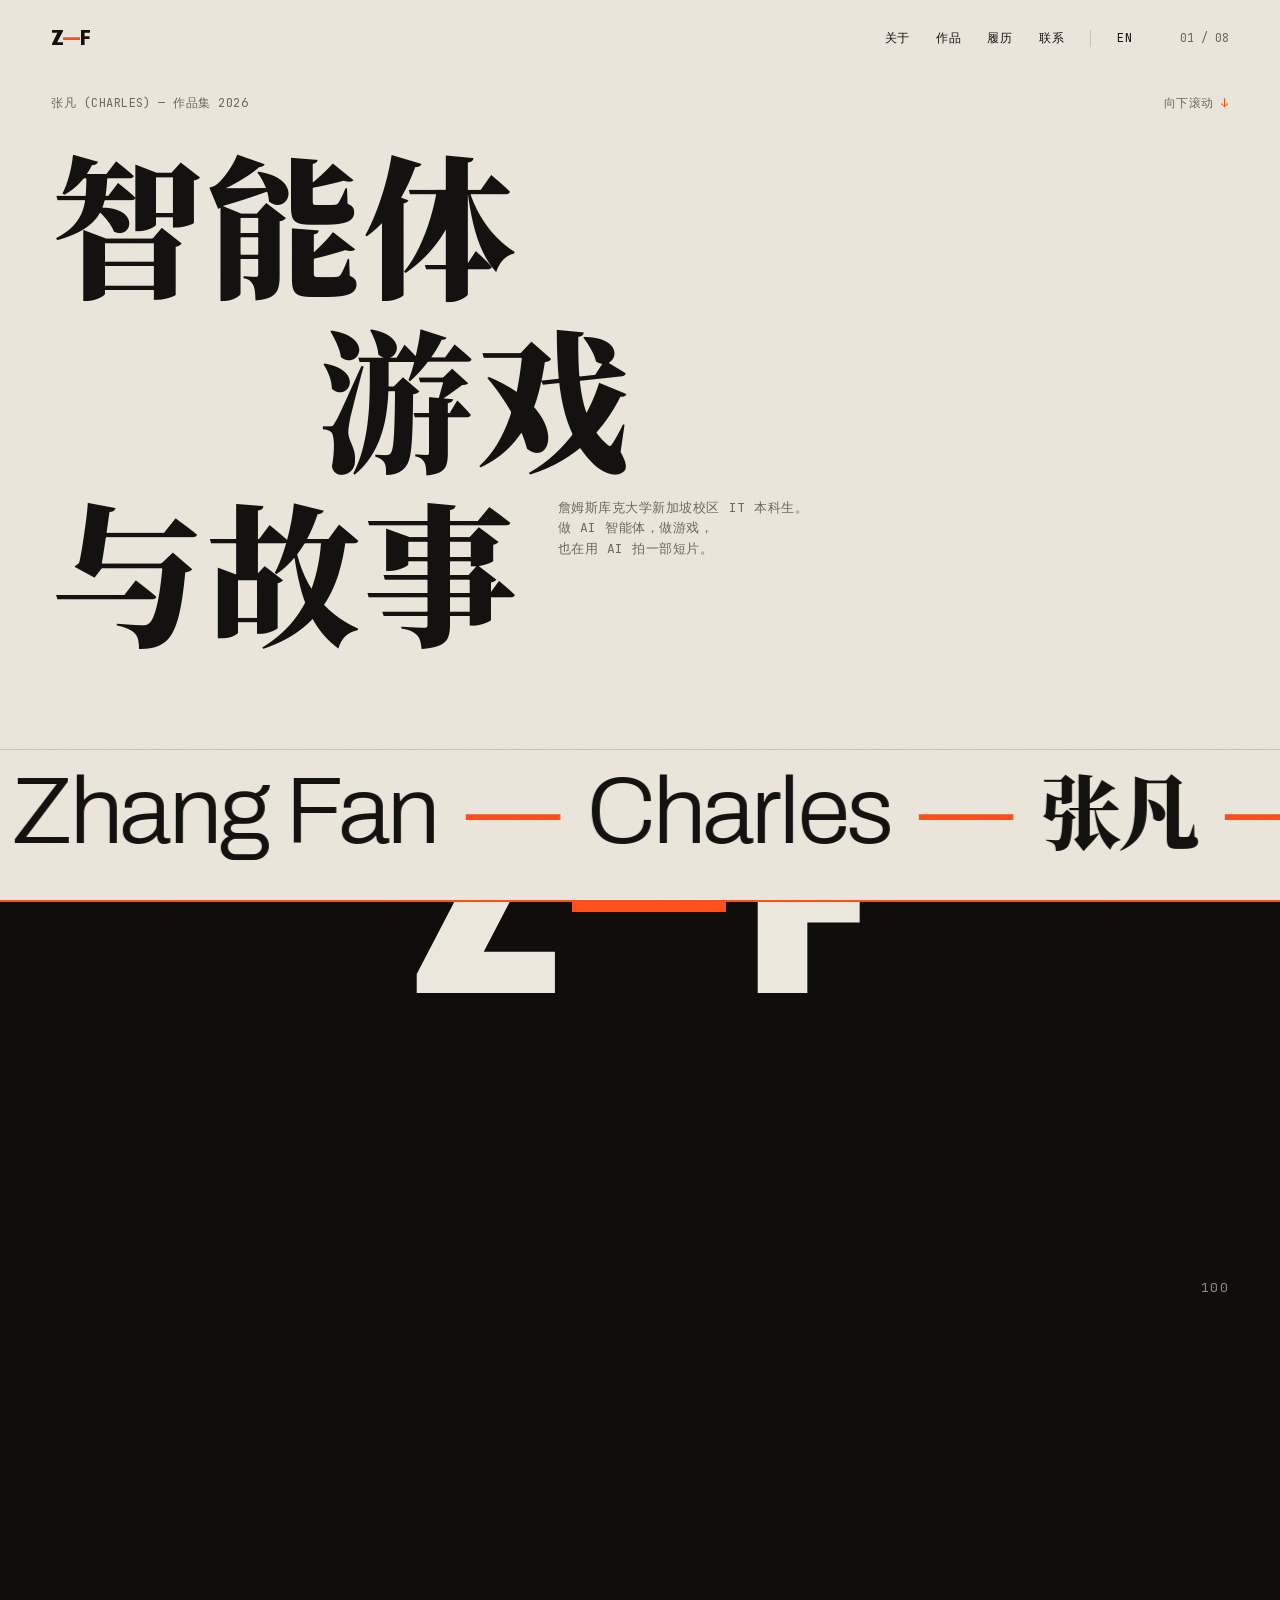
==== zh/index.html @ 75cccd89 "Portfolio site: split-screen scroll, EN + ZH Co-Authored-By: Claude Opus 5.5 <noreply@anthropic.com>" ====
<!doctype html>
<html lang="zh-CN">
<head>
  <meta charset="utf-8">
  <meta name="viewport" content="width=device-width, initial-scale=1">
  <title>张凡 — 智能体、游戏与故事</title>
  <meta name="description" content="张凡（Charles）的作品集：AI 智能体开发、独立游戏与 AI 短片。">
  <meta name="theme-color" content="#eee9df">
  <link rel="icon" href="data:image/svg+xml,%3Csvg xmlns='http://www.w3.org/2000/svg' viewBox='0 0 64 64'%3E%3Crect width='64' height='64' rx='12' fill='%230f0e0d'/%3E%3Crect x='14' y='29' width='36' height='6' fill='%23ff4f1a'/%3E%3C/svg%3E">
  <link rel="alternate" hreflang="en" href="https://zhangjunqiu-alan.github.io/">
  <link rel="alternate" hreflang="zh-CN" href="https://zhangjunqiu-alan.github.io/zh/">
  <link rel="preload" href="../assets/fonts/Archivo.woff2" as="font" type="font/woff2" crossorigin>
  <link rel="preload" href="../assets/fonts/NotoSerifSC-900.woff2" as="font" type="font/woff2" crossorigin>
  <script>(function(){var r=matchMedia("(prefers-reduced-motion: reduce)").matches,c=document.documentElement.classList;c.add(!r&&innerWidth>=900&&innerHeight>=600?"split":"flow");if(!r)c.add("intro-on")})()</script>
  <link rel="stylesheet" href="../assets/fonts/fonts.css">
  <link rel="stylesheet" href="../style.css">
  <script src="../assets/vendor/lenis.min.js" defer></script>
  <script src="../main.js" defer></script>
</head>
<body>
  <div class="intro" id="intro" aria-hidden="true">
    <div class="intro-half intro-top"><div class="intro-face"><span class="mono-mark"><b>Z</b><i></i><b>F</b></span><span class="intro-count">000</span></div></div>
    <div class="intro-half intro-bot"><div class="intro-face"><span class="mono-mark"><b>Z</b><i></i><b>F</b></span><span class="intro-count">000</span></div></div>
  </div>

  <header class="bar" id="bar" data-theme="paper">
    <a class="bar-logo" href="#top" data-goto="0" aria-label="回到顶部">Z<span>—</span>F</a>
    <nav class="bar-nav" aria-label="页面导航">
      <a href="#about" data-goto="1">关于</a>
      <a href="#primoria" data-goto="2">作品</a>
      <a href="#cv" data-goto="6">履历</a>
      <a href="#contact" data-goto="7">联系</a>
      <a class="bar-lang" href="../" lang="en" hreflang="en">EN</a>
    </nav>
    <span class="bar-count" aria-hidden="true"><span id="count-now">01</span> / 08</span>
  </header>

  <main class="stage" id="stage">

    <section class="panel" id="top" data-theme="paper" data-dwell="0.5" aria-label="开场">
      <div class="panel-inner hero">
        <p class="hero-eyebrow mono">张凡 (Charles) — 作品集 2026</p>
        <h1 class="hero-title" aria-label="智能体、游戏与故事">
          <span class="hl"><span class="zh">智能体</span></span>
          <span class="hl hl-indent"><span class="zh">游戏</span></span>
          <span class="hl"><span class="zh">与故事</span><small class="hero-side mono">詹姆斯库克大学新加坡校区 IT 本科生。<br>做 AI 智能体，做游戏，<br>也在用 AI 拍一部短片。</small></span>
        </h1>
        <div class="marquee" aria-hidden="true">
          <div class="marquee-track"><span>Zhang Fan <em>—</em> Charles <em>—</em> <span class="zh">张凡</span> <em>—</em>&nbsp;</span><span>Zhang Fan <em>—</em> Charles <em>—</em> <span class="zh">张凡</span> <em>—</em>&nbsp;</span><span>Zhang Fan <em>—</em> Charles <em>—</em> <span class="zh">张凡</span> <em>—</em>&nbsp;</span></div>
        </div>
        <p class="scroll-hint mono" aria-hidden="true">向下滚动 <span>↓</span></p>
      </div>
    </section>

    <section class="panel" id="about" data-theme="ink" data-dwell="0.7" aria-labelledby="about-title">
      <div class="panel-inner about">
        <p class="pre mono" id="about-title">(关于)</p>
        <p class="statement" data-lines>我喜欢把难的东西做得像游戏一样好上手：一个把提问变成一堂课的 AI 导师，一款每件掉落都会改写构筑的 Roguelite。</p>
        <div class="about-row">
          <dl class="facts mono reveal">
            <div><dt>学业</dt><dd>詹姆斯库克大学新加坡校区 信息技术学士 · GPA 6.17 / 7 · JCU Merit Scholarship</dd></div>
            <div><dt>工具</dt><dd>Python · TypeScript · React / Next.js · LangGraph · PostgreSQL · Godot</dd></div>
            <div><dt>下一步</dt><dd>2027 年 1 月中下旬起可全职实习 4 个月以上 — AI 应用与 Agent 开发、全栈与后端</dd></div>
          </dl>
          <a class="magnet round ember-btn" href="#primoria" data-goto="2"><span class="magnet-in">看作品 ↓</span></a>
        </div>
      </div>
    </section>

    <section class="panel" id="primoria" data-theme="sage" data-dwell="1.1" aria-labelledby="pri-title">
      <div class="panel-inner project">
        <div class="project-copy">
          <p class="pre mono"><span>01 / 03</span> AI 学习平台 — 本科毕业项目 — 2026</p>
          <h2 class="project-title" id="pri-title"><span class="hl"><span>Primoria</span></span></h2>
          <p class="badge mono reveal">★ HackaStone 2026 全球总决赛入围 · 阿姆斯特丹</p>
          <p class="lead" data-lines>说出你想学什么，Primoria 帮你铺好学习路径。在这个团队毕业项目里，我设计了 AI 导师的架构，并实现了它的核心运行时。</p>
          <ol class="points reveal">
            <li>LangGraph 导师按意图调用工具；耗时的课程生成放到后台任务执行，运行状态存在 PostgreSQL。</li>
            <li>对上传的课件做 BM25 + pgvector 混合检索，回答时注明出自哪个文件、哪一页。</li>
            <li>模型只为 49 个可复用教学组件填写经过校验的参数，而不是整课从头生成。</li>
          </ol>
          <div class="project-foot reveal">
            <p class="stack mono">TypeScript · Next.js · LangGraph · PostgreSQL · pgvector</p>
            <a class="magnet pill" href="https://primoria.app/" target="_blank" rel="noopener"><span class="magnet-in">primoria.app ↗</span></a>
          </div>
        </div>
        <div class="collage collage-pri" aria-label="Primoria 截图">
          <figure class="c c1" data-from="-8 70 -6 1.15"><img src="../assets/img/pri-home.webp" alt="Primoria 首页：说出你想学什么" width="1600" height="1000"></figure>
          <figure class="c c2" data-from="22 95 7 1.2"><img src="../assets/img/pri-lesson.webp" alt="Primoria 讲解自注意力机制的一课" width="960" height="540"></figure>
          <figure class="c c3" data-from="-25 120 9 1.25"><img src="../assets/img/pri-wave.webp" alt="波的叠加交互组件" width="960" height="540"></figure>
          <figure class="c c4" data-from="15 140 -10 1.2"><img src="../assets/img/pri-graph.webp" alt="连接线性代数与深度学习概念的知识图谱" width="960" height="540"></figure>
        </div>
      </div>
    </section>

    <section class="panel" id="game" data-theme="ember-dark" data-dwell="1.1" aria-labelledby="game-title">
      <div class="panel-inner project project-flip">
        <div class="project-copy">
          <p class="pre mono"><span>02 / 03</span> 开发中的游戏 — Godot</p>
          <h2 class="project-title zh-title" id="game-title"><span class="hl"><span class="zh">诸界余烬</span></span><span class="sub mono">Embers of the Realms</span></h2>
          <p class="lead" data-lines>我正在用 Godot 开发的北欧神话动作 Roguelite：Hades 式的房间推进，神明祝福嵌进你的构筑，装备掉落改变打法。</p>
          <ol class="points reveal">
            <li>设计装备系统：词条、套装效果，以及每件掉落如何影响祝福选择和战斗平衡。</li>
            <li>搭建单局循环：房间、经验与升级选择、神明祝福和融合技能。</li>
            <li>美术方向：厚涂卡面、雪原神殿场景和风格化 3D 角色。</li>
          </ol>
          <p class="stack mono reveal">Godot · GDScript · Blender · AI 辅助美术管线</p>
        </div>
        <div class="collage collage-game" aria-label="诸界余烬截图">
          <figure class="c g1" data-from="10 80 5 1.2"><img src="../assets/img/game-title.webp" alt="诸界余烬标题画面" width="1400" height="875"><figcaption class="mono">实机 · 标题画面</figcaption></figure>
          <figure class="c g2" data-from="-20 110 -8 1.25"><img src="../assets/img/game-approach.webp" alt="剑士走向冰封的石砌庭院" width="1280" height="720"><figcaption class="mono">实机 · 冻石庭院</figcaption></figure>
          <figure class="c g3" data-from="25 130 10 1.2"><img src="../assets/img/game-odin.webp" alt="奥丁卡面插画" width="933" height="1400"><figcaption class="mono">卡面 · 奥丁</figcaption></figure>
          <figure class="c g4" data-from="-10 150 6 1.25"><img src="../assets/img/game-longhouse.webp" alt="雪中的长屋大门" width="1280" height="720"><figcaption class="mono">实机 · 长屋</figcaption></figure>
        </div>
      </div>
    </section>

    <section class="panel" id="film" data-theme="sepia" data-dwell="1" aria-labelledby="film-title">
      <div class="panel-inner film">
        <div class="film-head">
          <p class="pre mono"><span>03 / 03</span> AI 短片 — 制作中</p>
          <h2 class="project-title zh-title" id="film-title"><span class="hl"><span class="zh">大淖记事</span></span><span class="sub mono">A Tale of Big Nur</span></h2>
        </div>
        <div class="film-strip">
          <figure class="c f1"><img src="../assets/img/film-reeds.webp" alt="晨雾中的芦苇沙洲" width="1400" height="586"></figure>
          <figure class="c f2"><img src="../assets/img/film-yard.webp" alt="院子里的姑娘和锡匠" width="1400" height="586"></figure>
          <figure class="c f3"><img src="../assets/img/film-row.webp" alt="靠墙坐成一排的锡匠" width="1400" height="586"></figure>
        </div>
        <div class="film-copy">
          <p class="lead" data-lines>改编自汪曾祺 1981 年的同名小说，用图像和视频模型制作：写实的电影质感，克制的对白，以原文作旁白。</p>
          <p class="stack mono reveal">改编 · 分镜 · 视觉定调 · 生成</p>
        </div>
      </div>
    </section>

    <section class="panel" id="more" data-theme="ink" data-dwell="0.6" aria-labelledby="more-title">
      <div class="panel-inner more">
        <p class="pre mono" id="more-title">(更多项目)</p>
        <ul class="rows" id="rows">
          <li class="row" data-preview="0"><span class="row-name">Lumina</span><span class="row-what">给自己做的背单词与雅思练习应用</span><span class="row-tag mono">Web · Android</span></li>
          <li class="row" data-preview="1"><span class="row-name">Conser-vision</span><span class="row-what">野生动物图像分类，负责数据增强与模型集成</span><span class="row-tag mono">深度学习 · 2026</span></li>
          <li class="row" data-preview="2"><span class="row-name zh">黄河流量建模</span><span class="row-what">用监测数据做流量建模，全国大学生数学建模竞赛省级三等奖</span><span class="row-tag mono">数学建模 · Python</span></li>
          <li class="row" data-preview="3"><span class="row-name zh">本站</span><span class="row-what">裂屏滚动引擎，从零手写</span><span class="row-tag mono">HTML · CSS · JS</span></li>
        </ul>
      </div>
    </section>

    <section class="panel" id="cv" data-theme="paper" data-dwell="0.5" aria-labelledby="cv-title">
      <div class="panel-inner cv">
        <div class="cv-head">
          <h2 class="cv-title zh" id="cv-title"><span class="hl"><span>履历</span></span></h2>
          <a class="magnet pill reveal" href="../assets/cv/Zhang_Fan_Resume_ZH.pdf" target="_blank" rel="noopener"><span class="magnet-in">下载简历 · PDF ↗</span></a>
        </div>
        <div class="cv-cols reveal">
          <div class="cv-col">
            <h3 class="mono">教育背景</h3>
            <ol>
              <li><span class="cv-when mono">2025.09 — 2026.12</span><b>詹姆斯库克大学新加坡校区</b><span>信息技术学士 · GPA 6.17 / 7 · JCU Merit Scholarship · 预计 2026 年 12 月完成课程</span></li>
              <li><span class="cv-when mono">2022.09 — 2025.02</span><b>福州墨尔本理工职业学院</b><span>信息技术（中外合作办学）</span></li>
            </ol>
          </div>
          <div class="cv-col">
            <h3 class="mono">经历</h3>
            <ol>
              <li><span class="cv-when mono">2027 →</span><b>寻找实习机会</b><span>2027 年 1 月中下旬到岗，全职至少 4 个月，可协商延长 · AI 应用与 Agent 开发、全栈与后端</span></li>
              <li><span class="cv-when mono">2025.03 — 2025.07</span><b>东莞市宇航精密机械有限公司</b><span>数控加工实习生（CNC 编程）· 用 CAM 软件按零件图纸生成加工程序并导入机床</span></li>
            </ol>
          </div>
          <div class="cv-col">
            <h3 class="mono">荣誉</h3>
            <ol>
              <li><span class="cv-when mono">2026</span><b>HackaStone 全球总决赛入围</b><span>Primoria 团队，代表 JCU 新加坡校区</span></li>
              <li><span class="cv-when mono">数学建模国赛</span><b>省级三等奖</b><span>全国大学生数学建模竞赛 · 黄河流量建模（团队）</span></li>
              <li><span class="cv-when mono">校内</span><b>C 语言竞赛第一名</b><span>福州墨尔本理工职业学院</span></li>
            </ol>
          </div>
        </div>
        <dl class="cv-skills mono reveal">
          <div><dt>编程与工具</dt><dd>Python · TypeScript · C · Git · React · Next.js · PostgreSQL</dd></div>
          <div><dt>AI 应用</dt><dd>LangGraph · 工具调用 · RAG · 向量检索 · fastai</dd></div>
          <div><dt>游戏与影像</dt><dd>Godot · GDScript · Blender · 图像与视频生成</dd></div>
        </dl>
      </div>
    </section>

    <section class="panel" id="contact" data-theme="ember" data-dwell="0" aria-labelledby="contact-title">
      <div class="panel-inner contact">
        <h2 class="contact-title zh" id="contact-title"><span class="hl"><span>一起</span></span><span class="hl hl-indent"><span>做点东西。</span></span></h2>
        <div class="contact-row">
          <a class="magnet round ink-btn" href="mailto:alanmuskccoder@gmail.com"><span class="magnet-in">发邮件 ↗</span></a>
          <div class="contact-main">
            <a class="contact-mail" href="mailto:alanmuskccoder@gmail.com">alanmuskccoder@gmail.com</a>
            <ul class="contact-links mono">
              <li><a href="tel:+8618025192301">+86 180 2519 2301</a></li>
              <li><a href="tel:+6586017391">+65 8601 7391</a></li>
              <li><a href="https://github.com/ZhangJunQiu-Alan" target="_blank" rel="noopener">GitHub ↗</a></li>
              <li><a href="https://primoria.app/" target="_blank" rel="noopener">primoria.app ↗</a></li>
              <li><a href="../assets/cv/Zhang_Fan_Resume_ZH.pdf" target="_blank" rel="noopener">简历 PDF ↗</a></li>
            </ul>
          </div>
        </div>
        <footer class="foot mono">
          <span>© 2026 张凡</span>
          <span>新加坡 · <time id="clock">--:--</time> SGT</span>
          <a href="#top" data-goto="0">回到顶部 ↑</a>
        </footer>
      </div>
    </section>
  </main>
  <div class="scroller" id="scroller" aria-hidden="true"></div>

  <div class="preview" id="preview" aria-hidden="true">
    <div class="preview-box"><div class="preview-strip">
      <div class="preview-item"><img src="../assets/img/lumina-home.webp" alt=""></div>
      <div class="preview-item pv-type pv-green"><span>5-fold<br>ResNet18<br>+ TTA</span></div>
      <div class="preview-item pv-type pv-sand"><span>Q(t)<br>黄河</span></div>
      <div class="preview-item pv-type pv-ember"><span>Z<i>—</i>F</span></div>
    </div></div>
  </div>
</body>
</html>
---- assets/fonts/fonts.css ----
@font-face { font-family: 'Archivo'; font-style: normal; font-weight: 100 900; font-stretch: 62% 125%; font-display: swap; src: url(Archivo.woff2) format('woff2'); }
@font-face { font-family: 'JetBrains Mono'; font-style: normal; font-weight: 400 500; font-display: swap; src: url(JetBrainsMono.woff2) format('woff2'); }
@font-face { font-family: 'Noto Serif SC'; font-style: normal; font-weight: 900; font-display: swap; src: url(NotoSerifSC-900.woff2) format('woff2'); }
---- style.css ----
:root {
  --pad: clamp(18px, 4vw, 64px);
  --bar-h: 76px;
  --mono: "JetBrains Mono", ui-monospace, monospace;
  --zh: "Noto Serif SC", "Songti SC", serif;
  --out: cubic-bezier(.19, 1, .22, 1);
}
[data-theme="paper"] { --bg: #ece7dc; --fg: #141210; --accent: #ff4f1a; --muted: #6f685d; --line: rgba(20, 18, 16, .16); }
[data-theme="ink"] { --bg: #0f0e0d; --fg: #ece7dc; --accent: #ff5a22; --muted: #8e887e; --line: rgba(236, 231, 220, .16); }
[data-theme="sage"] { --bg: #e3e7da; --fg: #132a1f; --accent: #1f4a37; --muted: #536459; --line: rgba(19, 42, 31, .18); }
[data-theme="ember-dark"] { --bg: #150d09; --fg: #f2e4d3; --accent: #ff6a2a; --muted: #a38e7a; --line: rgba(242, 228, 211, .15); }
[data-theme="sepia"] { --bg: #e2d7c3; --fg: #2a2017; --accent: #94551f; --muted: #75634e; --line: rgba(42, 32, 23, .18); }
[data-theme="ember"] { --bg: #ff4f1a; --fg: #140c07; --accent: #140c07; --muted: #4d1e08; --line: rgba(20, 12, 7, .25); }

* { box-sizing: border-box; }
html { background: #0f0e0d; -webkit-text-size-adjust: 100%; }
body { margin: 0; font-family: Archivo, system-ui, sans-serif; font-stretch: 100%; color: #141210; -webkit-font-smoothing: antialiased; }
h1, h2, p, ol, ul, dl, dd, figure { margin: 0; padding: 0; }
ul, ol { list-style: none; }
a { color: inherit; }
img { display: block; width: 100%; height: 100%; object-fit: cover; }
.mono { font-family: var(--mono); font-size: 12px; letter-spacing: .04em; text-transform: uppercase; line-height: 1.5; }
.zh { font-family: var(--zh); font-weight: 900; font-stretch: normal; }
:focus-visible { outline: 2px solid var(--accent, #ff4f1a); outline-offset: 4px; }
body::after {
  content: ""; position: fixed; inset: 0; z-index: 90; pointer-events: none; opacity: .07; mix-blend-mode: multiply;
  background-image: url("data:image/svg+xml,%3Csvg xmlns='http://www.w3.org/2000/svg' width='180' height='180'%3E%3Cfilter id='n'%3E%3CfeTurbulence type='fractalNoise' baseFrequency='.9' numOctaves='3' stitchTiles='stitch'/%3E%3C/filter%3E%3Crect width='100%25' height='100%25' filter='url(%23n)'/%3E%3C/svg%3E");
}

/* ---------- top bar ---------- */
.bar {
  position: fixed; inset: 0 0 auto; z-index: 50; height: var(--bar-h); padding: 0 var(--pad);
  display: flex; align-items: center; gap: 32px; color: var(--fg); transition: color .35s;
}
.bar-logo { font-weight: 850; font-stretch: 75%; font-size: 22px; letter-spacing: -.01em; text-decoration: none; }
.bar-logo span { color: var(--accent); transition: color .35s; }
.bar-nav { display: flex; gap: 26px; margin-left: auto; }
.bar-nav a { font-family: var(--mono); font-size: 12px; text-transform: uppercase; letter-spacing: .06em; text-decoration: none; position: relative; }
.bar-nav a::after { content: ""; position: absolute; left: 0; right: 0; bottom: -3px; height: 1px; background: currentColor; transform: scaleX(0); transform-origin: right; transition: transform .5s var(--out); }
.bar-nav a:hover::after { transform: scaleX(1); transform-origin: left; }
.bar-count { font-family: var(--mono); font-size: 12px; color: var(--muted); min-width: 64px; text-align: right; transition: color .35s; }

/* ---------- stage: split mode ---------- */
.split .stage { position: fixed; inset: 0; overflow: hidden; }
.split .panel { position: absolute; inset: 0; visibility: hidden; }
.split .panel.is-vis { visibility: visible; }
.panel-inner { position: absolute; inset: 0; background: var(--bg); color: var(--fg); overflow: hidden; transform-origin: 50% 50%; }
.tear { position: absolute; inset: 0; display: none; }
.split .panel.tearing > .tear { display: block; }
.split .panel.tearing > .panel-inner { visibility: hidden; }
.half { position: absolute; inset: 0; will-change: transform; }
.half.top { clip-path: inset(0 0 50% 0); }
.half.bot { clip-path: inset(50% 0 0 0); }
.half::after { content: ""; position: absolute; left: 0; right: 0; height: 2px; background: var(--accent); z-index: 3; }
.half.top::after { top: calc(50% - 2px); }
.half.bot::after { top: 50%; }
.scroller { pointer-events: none; }

/* ---------- reveals ---------- */
.hl { display: block; overflow: hidden; padding-bottom: .05em; margin-bottom: -.05em; }
.hl > span { display: inline-block; transform: translate3d(0, 108%, 0); transition: transform 1.2s var(--out); }
.hl:nth-child(2) > span { transition-delay: .08s; }
.hl:nth-child(3) > span { transition-delay: .16s; }
.is-in .hl > span { transform: none; }
.line { display: block; overflow: hidden; padding-bottom: .08em; margin-bottom: -.08em; }
.line-in { display: inline-block; transform: translate3d(0, 110%, 0); transition: transform 1s var(--out); transition-delay: calc(.25s + var(--i) * .075s); }
.is-in .line-in { transform: none; }
.reveal { opacity: 0; transform: translate3d(0, 24px, 0); transition: opacity .9s ease, transform 1.1s var(--out); transition-delay: .55s; }
.is-in .reveal { opacity: 1; transform: none; }
.pre { color: var(--muted); }
.pre span { color: var(--accent); margin-right: 1.2em; }

/* ---------- intro ---------- */
.intro { position: fixed; inset: 0; z-index: 100; pointer-events: none; display: none; }
.intro-on .intro { display: block; pointer-events: auto; }
.intro-half { position: absolute; left: 0; right: 0; height: 50%; overflow: hidden; background: #0f0e0d; transition: transform 1.25s cubic-bezier(.76, 0, .24, 1); }
.intro-top { top: 0; }
.intro-bot { bottom: 0; }
.intro-top::after, .intro-bot::after { content: ""; position: absolute; left: 0; right: 0; height: 2px; background: #ff4f1a; transform: scaleX(0); transition: transform .6s var(--out); }
.intro-top::after { bottom: 0; }
.intro-bot::after { top: 0; }
.intro.cut .intro-half::after { transform: scaleX(1); }
.intro-face { position: absolute; left: 0; width: 100%; height: 100vh; display: grid; place-items: center; color: #ece7dc; }
.intro-top .intro-face { top: 0; }
.intro-bot .intro-face { top: -50vh; }
.mono-mark { display: flex; align-items: center; font-weight: 850; font-stretch: 72%; font-size: min(22vw, 34vh); line-height: 1; letter-spacing: -.02em; }
.mono-mark b { font-weight: inherit; display: inline-block; animation: rise 1.1s var(--out) both; }
.mono-mark b:last-child { animation-delay: .12s; }
.mono-mark i { display: inline-block; height: .085em; width: 0; margin: 0 .06em; background: #ff4f1a; animation: dash 1s .35s var(--out) forwards; }
.intro-count { position: absolute; right: var(--pad); bottom: 6vh; font-family: var(--mono); font-size: 13px; letter-spacing: .1em; color: #8e887e; }
.intro.done .intro-top { transform: translate3d(0, -100%, 0); }
.intro.done .intro-bot { transform: translate3d(0, 100%, 0); }
@keyframes rise { from { transform: translate3d(0, 40%, 0); opacity: 0; } to { transform: none; opacity: 1; } }
@keyframes dash { to { width: .55em; } }

/* ---------- hero ---------- */
.hero { display: flex; flex-direction: column; padding: calc(var(--bar-h) + 2vh) var(--pad) 0; }
.hero-eyebrow { color: var(--muted); }
.hero-title {
  margin-top: 3.5vh; font-weight: 850; font-stretch: 78%; text-transform: uppercase;
  font-size: min(14.4vw, 22.5vh); line-height: .84; letter-spacing: -.025em;
}
.hl-indent { padding-left: 21vw; }
.hero-side {
  display: inline-block; vertical-align: top; margin: .5em 0 0 3vw; max-width: 25em; color: var(--muted);
  font-size: 12px; line-height: 1.55; letter-spacing: .02em; font-weight: 400; transform: none !important;
  opacity: 0; transition: opacity 1s .7s ease;
}
.is-in .hero-side { opacity: 1; }
.marquee { position: absolute; left: 0; right: 0; bottom: 4.5vh; overflow: hidden; border-top: 1px solid var(--line); padding-top: 1.6vh; }
.marquee-track { display: flex; width: max-content; will-change: transform; font-weight: 300; font-stretch: 100%; font-size: min(7.4vw, 11vh); line-height: 1; letter-spacing: -.03em; white-space: nowrap; }
.marquee-track em { font-style: normal; color: var(--accent); padding: 0 .12em; }
.marquee-track .zh { font-weight: 900; font-size: .86em; }
.scroll-hint { position: absolute; right: var(--pad); top: calc(var(--bar-h) + 2vh); color: var(--muted); }
.scroll-hint span { display: inline-block; animation: bob 1.8s ease-in-out infinite; color: var(--accent); }
@keyframes bob { 50% { transform: translateY(4px); } }

/* ---------- about ---------- */
.about { display: flex; flex-direction: column; padding: calc(var(--bar-h) + 6vh) var(--pad) 7vh; }
.statement { margin-top: 4vh; max-width: 21em; font-weight: 480; font-stretch: 92%; font-size: clamp(30px, min(5.1vw, 8.2vh), 84px); line-height: 1.04; letter-spacing: -.025em; }
.about-row { margin-top: auto; display: flex; align-items: flex-end; justify-content: space-between; gap: 5vw; }
.facts { display: grid; grid-template-columns: repeat(3, minmax(0, 1fr)); gap: 3vw; flex: 1; text-transform: none; font-size: 12.5px; }
.facts dt { color: var(--accent); text-transform: uppercase; margin-bottom: .6em; }
.facts div { border-top: 1px solid var(--line); padding-top: 1.2em; }

/* ---------- magnetic buttons ---------- */
.magnet { position: relative; display: inline-grid; place-items: center; text-decoration: none; transition: transform .9s cubic-bezier(.2, 1.4, .3, 1); isolation: isolate; overflow: hidden; }
.magnet.is-hover { transition: transform .25s ease-out; }
.magnet-in { display: block; transition: transform .9s cubic-bezier(.2, 1.4, .3, 1); font-family: var(--mono); font-size: 12.5px; text-transform: uppercase; letter-spacing: .05em; position: relative; z-index: 1; }
.magnet.is-hover .magnet-in { transition: transform .25s ease-out; }
.magnet::before { content: ""; position: absolute; left: -10%; right: -10%; top: 100%; height: 160%; border-radius: 50%; background: var(--fg); transition: top .6s var(--out); z-index: 0; }
.magnet:hover::before, .magnet:focus-visible::before { top: -30%; }
.magnet:hover .magnet-in, .magnet:focus-visible .magnet-in { color: var(--bg); }
.round { width: clamp(132px, 12vw, 176px); aspect-ratio: 1; border-radius: 50%; flex: none; }
.ember-btn { background: var(--accent); color: #140c07; }
.ink-btn { background: #140c07; color: #ff4f1a; }
.ink-btn::before { background: #ece7dc; }
.ink-btn:hover .magnet-in { color: #140c07; }
.pill { border: 1px solid var(--fg); border-radius: 99px; padding: 14px 26px; }

/* ---------- projects ---------- */
.project { display: grid; grid-template-columns: minmax(0, .92fr) minmax(0, 1.08fr); gap: 4vw; padding: calc(var(--bar-h) + 1vh) var(--pad) 5vh; }
.project-flip { grid-template-columns: minmax(0, 1.08fr) minmax(0, .92fr); }
.project-flip .project-copy { order: 2; }
.project-copy { display: flex; flex-direction: column; justify-content: center; min-width: 0; }
.project-title { margin-top: 1.6vh; font-weight: 850; font-stretch: 70%; text-transform: uppercase; font-size: min(10.5vw, 16.5vh); line-height: .86; letter-spacing: -.02em; }
.zh-title { font-size: min(8.4vw, 13.5vh); line-height: 1.04; letter-spacing: .02em; }
.zh-title .sub { display: block; margin-top: 1.4vh; font-size: 12px; letter-spacing: .38em; color: var(--accent); }
.badge { align-self: flex-start; margin-top: 2.2vh; padding: 6px 12px; border: 1px solid var(--accent); border-radius: 99px; color: var(--accent); text-transform: none; }
.lead { margin-top: 2.6vh; max-width: 31em; font-weight: 450; font-size: clamp(16px, min(1.42vw, 2.45vh), 22px); line-height: 1.32; letter-spacing: -.005em; }
.points { margin-top: 2.4vh; max-width: 36em; counter-reset: pt; display: grid; gap: 1.1vh; }
.points li { counter-increment: pt; display: grid; grid-template-columns: 2.6em 1fr; font-size: clamp(13px, min(1vw, 1.75vh), 15px); line-height: 1.42; color: var(--muted); border-top: 1px solid var(--line); padding-top: 1.1vh; }
.points li::before { content: "0" counter(pt); font-family: var(--mono); font-size: 11px; color: var(--accent); padding-top: .15em; }
.project-foot { margin-top: 2.6vh; display: flex; align-items: center; gap: 24px; flex-wrap: wrap; }
.stack { color: var(--muted); text-transform: none; }
.project-copy > .stack { margin-top: 2.4vh; }

.collage { position: relative; min-height: 0; }
.c { position: absolute; overflow: hidden; border-radius: 6px; box-shadow: 0 30px 70px -28px rgba(0, 0, 0, .45); will-change: transform; background: #222; }
.c figcaption { position: absolute; left: 0; right: 0; bottom: 0; padding: 18px 12px 9px; font-size: 10.5px; color: #f2e4d3; background: linear-gradient(transparent, rgba(0, 0, 0, .6)); }
.c1 { left: 2%; top: 16%; width: 76%; aspect-ratio: 16 / 10; z-index: 1; }
.c2 { right: 0; top: 3%; width: 44%; aspect-ratio: 16 / 9; z-index: 2; }
.c3 { left: 0; bottom: 6%; width: 46%; aspect-ratio: 16 / 9; z-index: 3; }
.c4 { right: 3%; bottom: 2%; width: 50%; aspect-ratio: 16 / 9; z-index: 2; }
.g1 { left: 0; top: 7%; width: 78%; aspect-ratio: 16 / 10; z-index: 1; }
.g2 { left: 0; bottom: 2%; width: 50%; aspect-ratio: 16 / 9; z-index: 3; }
.g3 { right: 0; top: 24%; width: 30%; aspect-ratio: 2 / 3; z-index: 2; }
.g4 { right: 2%; bottom: 10%; width: 40%; aspect-ratio: 16 / 9; z-index: 2; }

/* ---------- film ---------- */
.film { display: grid; grid-template-rows: auto 1fr auto; gap: 3vh; padding: calc(var(--bar-h) + 1vh) 0 5vh; }
.film-head, .film-copy { padding: 0 var(--pad); }
.film-head { display: flex; align-items: flex-end; justify-content: space-between; gap: 4vw; }
.film-head .project-title { margin-top: 0; order: -1; }
.film-head .zh-title { display: flex; align-items: baseline; gap: 2vw; }
.film-head .zh-title .sub { margin-top: 0; }
.film-strip { display: flex; gap: 2vw; height: 100%; min-height: 0; padding-left: var(--pad); will-change: transform; }
.film-strip .c { position: relative; flex: none; height: 100%; aspect-ratio: 2.39 / 1; border-radius: 2px; }
.film-copy { display: flex; justify-content: space-between; align-items: flex-end; gap: 4vw; }
.film-copy .lead { margin-top: 0; max-width: 36em; }

/* ---------- more work ---------- */
.more { display: flex; flex-direction: column; justify-content: center; padding: calc(var(--bar-h) + 2vh) var(--pad) 6vh; }
.rows { margin-top: 3vh; border-bottom: 1px solid var(--line); }
.row { display: grid; grid-template-columns: minmax(0, 1.3fr) minmax(0, 1fr) 11em; align-items: center; gap: 3vw; padding: 3vh 0; border-top: 1px solid var(--line); cursor: default; transition: opacity .4s; }
.row-name { font-weight: 800; font-stretch: 78%; text-transform: uppercase; font-size: min(5vw, 8.5vh); line-height: .95; white-space: nowrap; letter-spacing: -.015em; transition: transform .6s var(--out); }
.row-what { color: var(--muted); font-size: clamp(14px, 1.15vw, 17px); line-height: 1.35; }
.row-tag { color: var(--accent); text-align: right; }
.rows:hover .row { opacity: .38; }
.rows:hover .row:hover { opacity: 1; }
.row:hover .row-name { transform: translateX(1.4vw); }

.preview { position: fixed; left: 0; top: 0; z-index: 40; pointer-events: none; width: clamp(260px, 25vw, 380px); aspect-ratio: 16 / 10; }
.preview-box { position: absolute; inset: 0; transform: translate(-50%, -50%) scale(0); transition: transform .55s var(--out); overflow: hidden; border-radius: 6px; box-shadow: 0 30px 70px -20px rgba(0, 0, 0, .6); }
.preview.on .preview-box { transform: translate(-50%, -50%) scale(1); }
.preview-strip { height: 100%; transition: transform .7s var(--out); }
.preview-item { height: 100%; }
.pv-type { display: grid; place-items: center; text-align: center; font-weight: 850; font-stretch: 72%; text-transform: uppercase; font-size: clamp(26px, 2.6vw, 40px); line-height: .95; }
.pv-type i { font-style: normal; color: #ff4f1a; }
.pv-green { background: #1f4a37; color: #e3e7da; }
.pv-sand { background: #d9c7a2; color: #2a2017; }
.pv-sand span { font-family: var(--zh); }
.pv-ember { background: #ece7dc; color: #141210; font-size: clamp(44px, 4.6vw, 70px); }

/* ---------- contact ---------- */
.contact { display: flex; flex-direction: column; padding: calc(var(--bar-h) + 4vh) var(--pad) 4vh; }
.contact-title { font-weight: 850; font-stretch: 72%; text-transform: uppercase; font-size: min(14vw, 21vh); line-height: .84; letter-spacing: -.025em; }
.contact .hl-indent { padding-left: 14vw; }
.contact-row { margin-top: auto; display: flex; align-items: center; gap: 4vw; }
.contact-links { display: grid; gap: 10px; text-transform: none; font-size: 13px; }
.contact-links a { text-decoration: none; border-bottom: 1px solid var(--line); padding-bottom: 2px; }
.contact-links a:hover { border-color: var(--fg); }
.foot { margin-top: 5vh; display: flex; justify-content: space-between; gap: 20px; border-top: 1px solid var(--line); padding-top: 2vh; }
.foot a { text-decoration: none; }

/* ---------- flow mode (narrow screens, reduced motion) ---------- */
.flow .stage { position: relative; }
.flow .panel { position: relative; }
.flow .panel-inner { position: relative; min-height: 100svh; }
.flow .scroller { display: none; }
.flow .tear { display: none !important; }
.flow .c { transform: none !important; }
.flow .hero { padding-bottom: 22vh; }
.flow .hero-title { font-size: min(17vw, 15vh); margin-top: 8vh; }
.flow .hl-indent { padding-left: 12vw; }
.flow .hero-side { display: block; margin: 4vh 0 0; }
.flow .marquee-track { font-size: 13vw; }
.flow .about { gap: 6vh; }
.flow .about-row { flex-direction: column; align-items: flex-start; }
.flow .facts { grid-template-columns: 1fr; gap: 0; }
.flow .facts div { padding: 1em 0; }
.flow .project, .flow .project-flip { grid-template-columns: 1fr; padding-bottom: 8vh; gap: 5vh; }
.flow .project-flip .project-copy { order: 0; }
.flow .project-title { font-size: 17vw; }
.flow .zh-title { font-size: 14vw; }
.flow .collage { display: grid; grid-template-columns: 1fr 1fr; gap: 10px; }
.flow .collage .c { position: relative; inset: auto; width: auto; aspect-ratio: 16 / 10; }
.flow .collage .c:first-child { grid-column: 1 / -1; }
.flow .g3 { aspect-ratio: 16 / 10 !important; }
.flow .film { padding-bottom: 8vh; }
.flow .film-head { flex-direction: column; align-items: flex-start; }
.flow .film-head .zh-title { flex-direction: column; }
.flow .film-strip { height: 34vh; overflow-x: auto; scroll-snap-type: x mandatory; padding-right: var(--pad); transform: none !important; }
.flow .film-strip .c { scroll-snap-align: start; }
.flow .film-copy { flex-direction: column; align-items: flex-start; }
.flow .row { grid-template-columns: 1fr; gap: 8px; }
.flow .row-name { font-size: 11vw; white-space: normal; }
.flow .row-tag { text-align: left; }
.flow .contact-title { font-size: 15vw; }
.flow .contact-row { margin-top: 8vh; flex-wrap: wrap; }
.flow .foot { flex-direction: column; }
.flow .bar-nav { gap: 16px; }
.flow .bar-count { display: none; }

@media (prefers-reduced-motion: reduce) {
  *, *::before, *::after { animation: none !important; transition: none !important; }
  .hl > span, .line-in, .reveal { transform: none !important; opacity: 1 !important; }
}
.flow { --bar-h: 60px; }
.flow .bar { background: color-mix(in srgb, var(--bg) 90%, transparent); backdrop-filter: blur(10px); -webkit-backdrop-filter: blur(10px); transition: color .35s, background-color .35s; }

/* ---------- résumé ---------- */
.cv { display: flex; flex-direction: column; padding: calc(var(--bar-h) + 1vh) var(--pad) 5vh; }
.cv-head { display: flex; align-items: flex-end; justify-content: space-between; gap: 4vw; }
.cv-title { font-weight: 850; font-stretch: 72%; text-transform: uppercase; font-size: min(12vw, 18vh); line-height: .86; letter-spacing: -.025em; }
.cv-head .pill { margin-bottom: 1vh; }
.cv-title .hl { padding-top: .16em; margin-top: -.16em; }
.cv-cols { margin-top: auto; display: grid; grid-template-columns: repeat(3, minmax(0, 1fr)); gap: 3vw; }
.cv-col h3 { color: var(--accent); font-weight: 400; padding-bottom: 1.4vh; border-bottom: 1px solid var(--fg); }
.cv-col li { display: grid; gap: .45vh; padding: 1.8vh 0; border-bottom: 1px solid var(--line); }
.cv-col b { font-weight: 700; font-stretch: 85%; font-size: clamp(17px, min(1.55vw, 2.9vh), 26px); line-height: 1.1; letter-spacing: -.01em; }
.cv-col li > span:last-child { color: var(--muted); font-size: clamp(12.5px, min(.95vw, 1.75vh), 14.5px); line-height: 1.4; }
.cv-when { color: var(--muted); font-size: 11px; }
.cv-skills { margin-top: 4vh; display: grid; grid-template-columns: repeat(3, minmax(0, 1fr)); gap: 3vw; text-transform: none; font-size: 12px; }
.cv-skills dt { color: var(--accent); text-transform: uppercase; margin-bottom: .5em; }
.cv-skills div { border-top: 1px solid var(--line); padding-top: 1.2vh; }
.flow .cv { gap: 5vh; padding-bottom: 8vh; }
.flow .cv-head { flex-direction: column; align-items: flex-start; }
.flow .cv-title { font-size: 17vw; }
.flow .cv-cols, .flow .cv-skills { grid-template-columns: 1fr; gap: 4vh; margin-top: 0; }

/* ---------- contact details ---------- */
.contact-main { display: grid; gap: 2.2vh; min-width: 0; }
.contact-mail { font-weight: 600; font-stretch: 88%; font-size: clamp(24px, min(3.4vw, 6vh), 56px); line-height: 1; letter-spacing: -.02em; text-decoration: none; overflow-wrap: anywhere; background: linear-gradient(currentColor, currentColor) 0 100% / 0 2px no-repeat; transition: background-size .6s var(--out); padding-bottom: 4px; }
.contact-mail:hover { background-size: 100% 2px; }
.contact-links { display: flex; flex-wrap: wrap; gap: 10px 28px; }
.flow .contact-mail { font-size: 7.4vw; }

/* ---------- language switch ---------- */
.bar-lang { padding-left: 26px; border-left: 1px solid var(--line); }
.bar-lang::after { left: 26px !important; }
.flow .bar-lang { padding-left: 16px; }
.flow .bar-lang::after { left: 16px !important; }

/* ---------- Chinese page ---------- */
:lang(zh) { --sans-zh: "PingFang SC", "Hiragino Sans GB", "Microsoft YaHei", "Noto Sans SC", "Source Han Sans SC", sans-serif; }
html:lang(zh) body { font-family: Archivo, var(--sans-zh); }
html:lang(zh) .mono, html:lang(zh) .bar-nav a, html:lang(zh) .magnet-in { font-family: "JetBrains Mono", var(--sans-zh); }
html:lang(zh) .hero-title .zh { letter-spacing: .02em; }
html:lang(zh) .hero-title { line-height: 1; font-size: min(12vw, 17vh); }
html:lang(zh) .hero-title .hl { padding-bottom: .1em; margin-bottom: -.06em; }
html:lang(zh) .hero-side { font-size: 13px; letter-spacing: .04em; }
html:lang(zh) .statement { font-weight: 600; font-size: clamp(26px, min(3.9vw, 6.6vh), 66px); line-height: 1.32; letter-spacing: .01em; max-width: 19em; }
html:lang(zh) .lead { font-size: clamp(15px, min(1.3vw, 2.3vh), 20px); line-height: 1.6; letter-spacing: .01em; }
html:lang(zh) .points li { line-height: 1.6; }
html:lang(zh) .row-name.zh { letter-spacing: .04em; font-size: min(4.4vw, 7.6vh); }
html:lang(zh) .row-what { line-height: 1.6; }
html:lang(zh) .cv-title.zh, html:lang(zh) .contact-title.zh { letter-spacing: .04em; line-height: 1.04; }
html:lang(zh) .cv-title.zh { font-size: min(10vw, 15vh); }
html:lang(zh) .contact-title.zh { font-size: min(11vw, 17vh); }
html:lang(zh) .cv-col b { font-stretch: 100%; font-weight: 600; letter-spacing: .01em; }
html:lang(zh) .cv-col li > span:last-child { line-height: 1.6; }
html:lang(zh) .facts, html:lang(zh) .cv-skills { line-height: 1.7; }
.flow:lang(zh) .hero-title { font-size: 16vw; }
.flow:lang(zh) .row-name.zh { font-size: 10vw; }
.flow:lang(zh) .cv-title.zh { font-size: 14vw; }
.flow:lang(zh) .contact-title.zh { font-size: 15vw; }
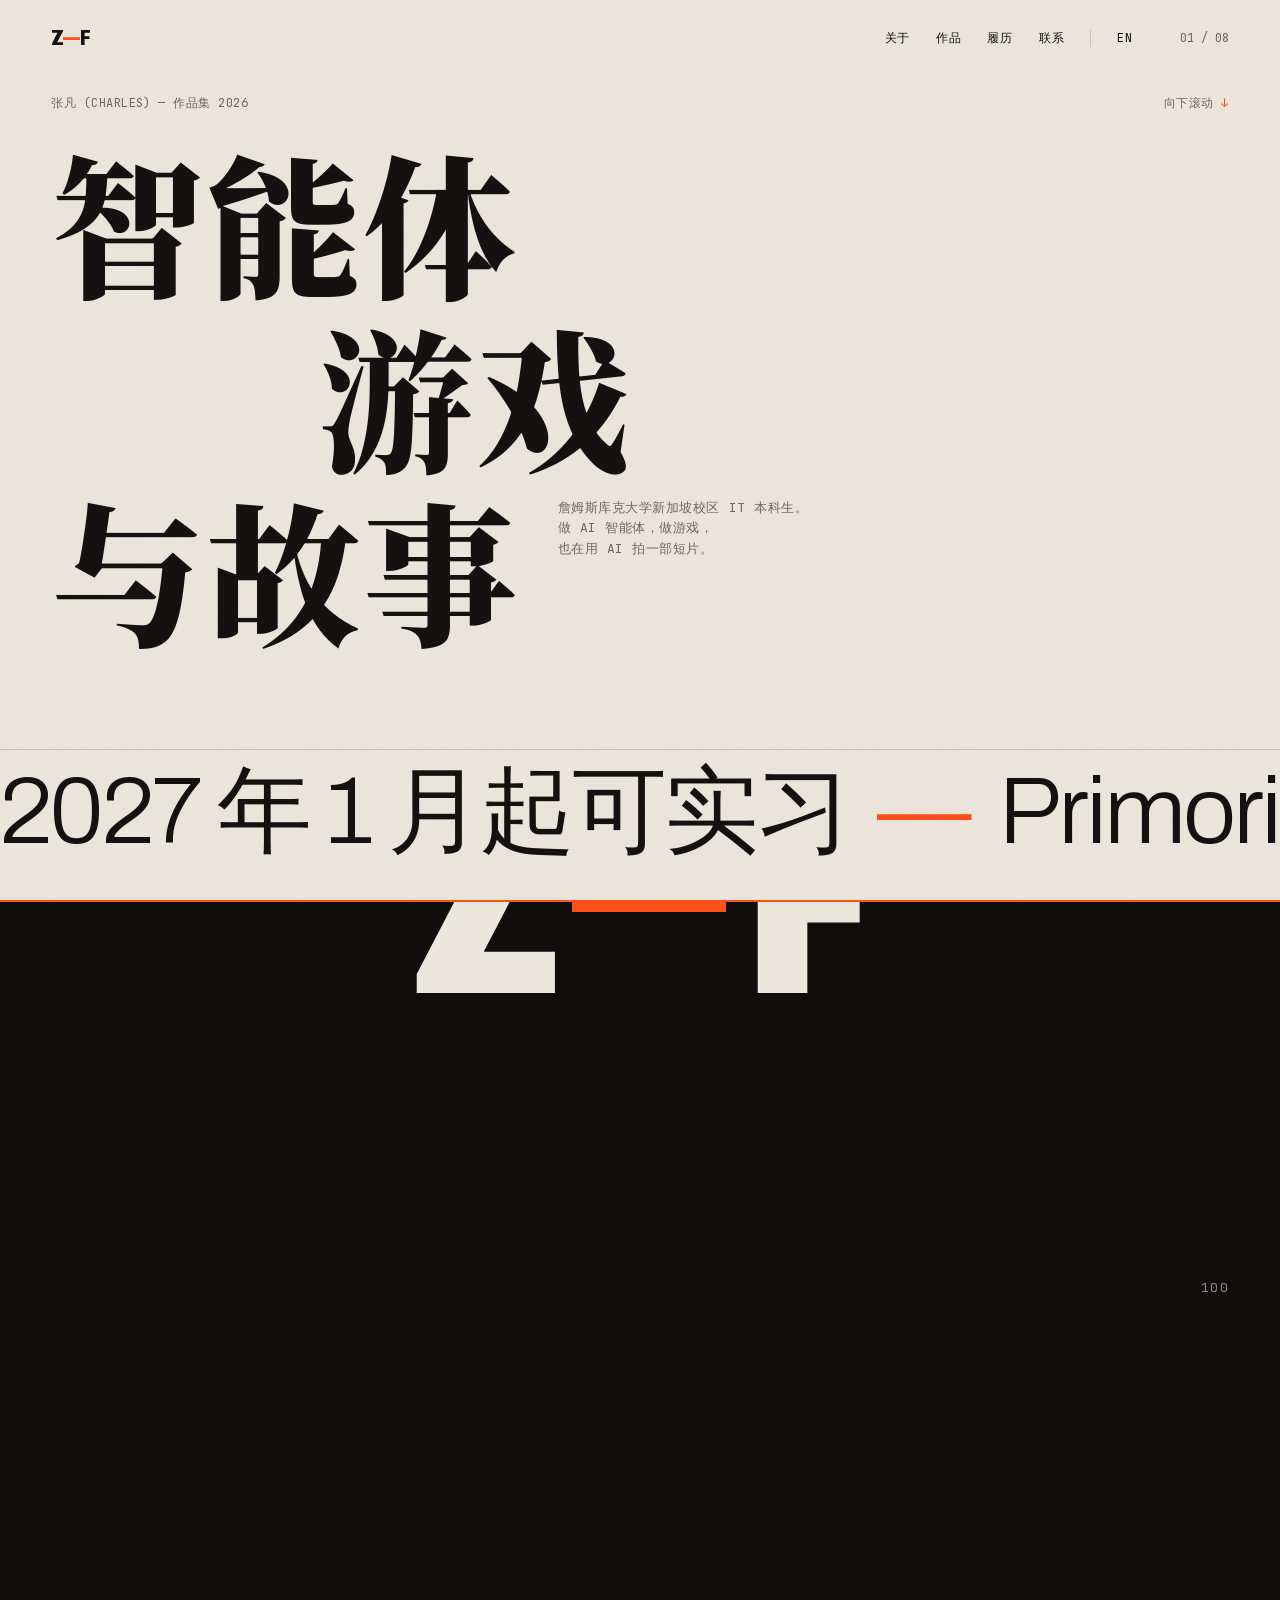
==== commit 2ad463c2: "Hero marquee: availability and project names instead of name Co-Authored-By: Claude Opus 5.5 <norepl" ====
--- a/zh/index.html
+++ b/zh/index.html
@@ -46,7 +46,7 @@
           <span class="hl"><span class="zh">与故事</span><small class="hero-side mono">詹姆斯库克大学新加坡校区 IT 本科生。<br>做 AI 智能体，做游戏，<br>也在用 AI 拍一部短片。</small></span>
         </h1>
         <div class="marquee" aria-hidden="true">
-          <div class="marquee-track"><span>Zhang Fan <em>—</em> Charles <em>—</em> <span class="zh">张凡</span> <em>—</em>&nbsp;</span><span>Zhang Fan <em>—</em> Charles <em>—</em> <span class="zh">张凡</span> <em>—</em>&nbsp;</span><span>Zhang Fan <em>—</em> Charles <em>—</em> <span class="zh">张凡</span> <em>—</em>&nbsp;</span></div>
+          <div class="marquee-track"><span>2027 年 1 月起可实习 <em>—</em> Primoria <em>—</em> <span class="zh">诸界余烬</span> <em>—</em> <span class="zh">大淖记事</span> <em>—</em>&nbsp;</span><span>2027 年 1 月起可实习 <em>—</em> Primoria <em>—</em> <span class="zh">诸界余烬</span> <em>—</em> <span class="zh">大淖记事</span> <em>—</em>&nbsp;</span><span>2027 年 1 月起可实习 <em>—</em> Primoria <em>—</em> <span class="zh">诸界余烬</span> <em>—</em> <span class="zh">大淖记事</span> <em>—</em>&nbsp;</span></div>
         </div>
         <p class="scroll-hint mono" aria-hidden="true">向下滚动 <span>↓</span></p>
       </div>
